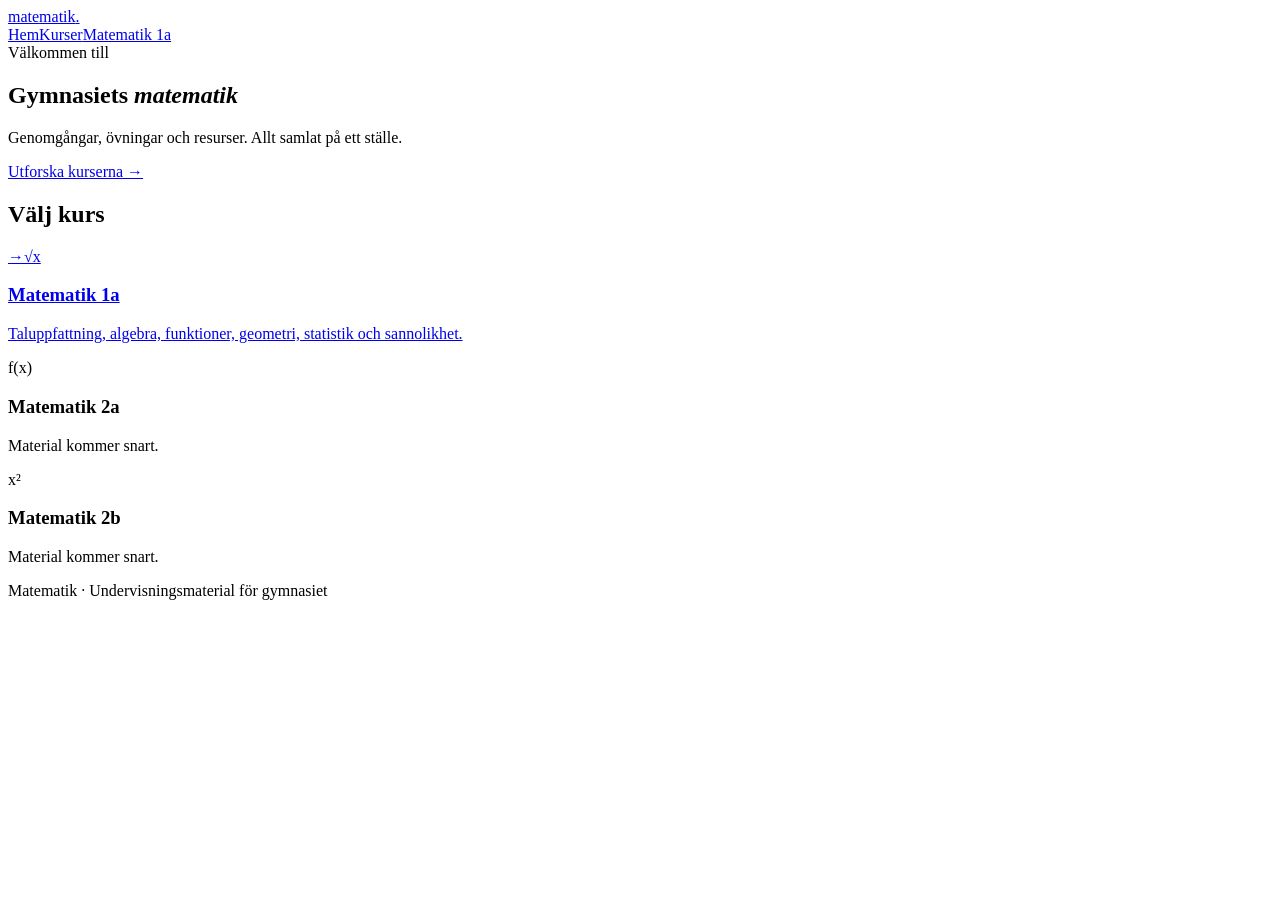
==== matematik-1a/index.html @ 18cfd139 "Rename index (1).html to matematik-1a/index.html" ====
<!doctype html><html lang="sv"><head><meta charset="utf-8"><meta name="viewport" content="width=device-width,initial-scale=1"><meta name="description" content="Genomgångar, övningar och resurser för gymnasiets matematik."><title>Matematik – Gymnasiets matematik</title><link rel="stylesheet" href="css/style.css"></head><body><header><div class="wrap nav"><a class="logo" href="index.html" aria-label="Matematik, startsida">mate<span class="gold">matik</span>.</a><nav class="links" aria-label="Huvudmeny"><a href="index.html" aria-current="page">Hem</a><a href="#kurser">Kurser</a><a href="matematik-1a/index.html">Matematik 1a</a></nav></div></header><section class="hero"><div class="wrap"><div class="eyebrow">Välkommen till</div><h1>Gymnasiets <em>matematik</em></h1><p>Genomgångar, övningar och resurser. Allt samlat på ett ställe.</p><a class="button" href="#kurser">Utforska kurserna →</a></div></section><main class="wrap" id="kurser"><h2>Välj kurs</h2><div class="grid"><a class="card mint" href="matematik-1a/index.html"><span class="arrow">→</span><span class="symbol">√x</span><h3>Matematik 1a</h3><p>Taluppfattning, algebra, funktioner, geometri, statistik och sannolikhet.</p></a><div class="card blue"><span class="symbol">f(x)</span><h3>Matematik 2a</h3><p>Material kommer snart.</p></div><div class="card rose"><span class="symbol">x²</span><h3>Matematik 2b</h3><p>Material kommer snart.</p></div></div></main><footer><div class="wrap">Matematik · Undervisningsmaterial för gymnasiet</div></footer></body></html>
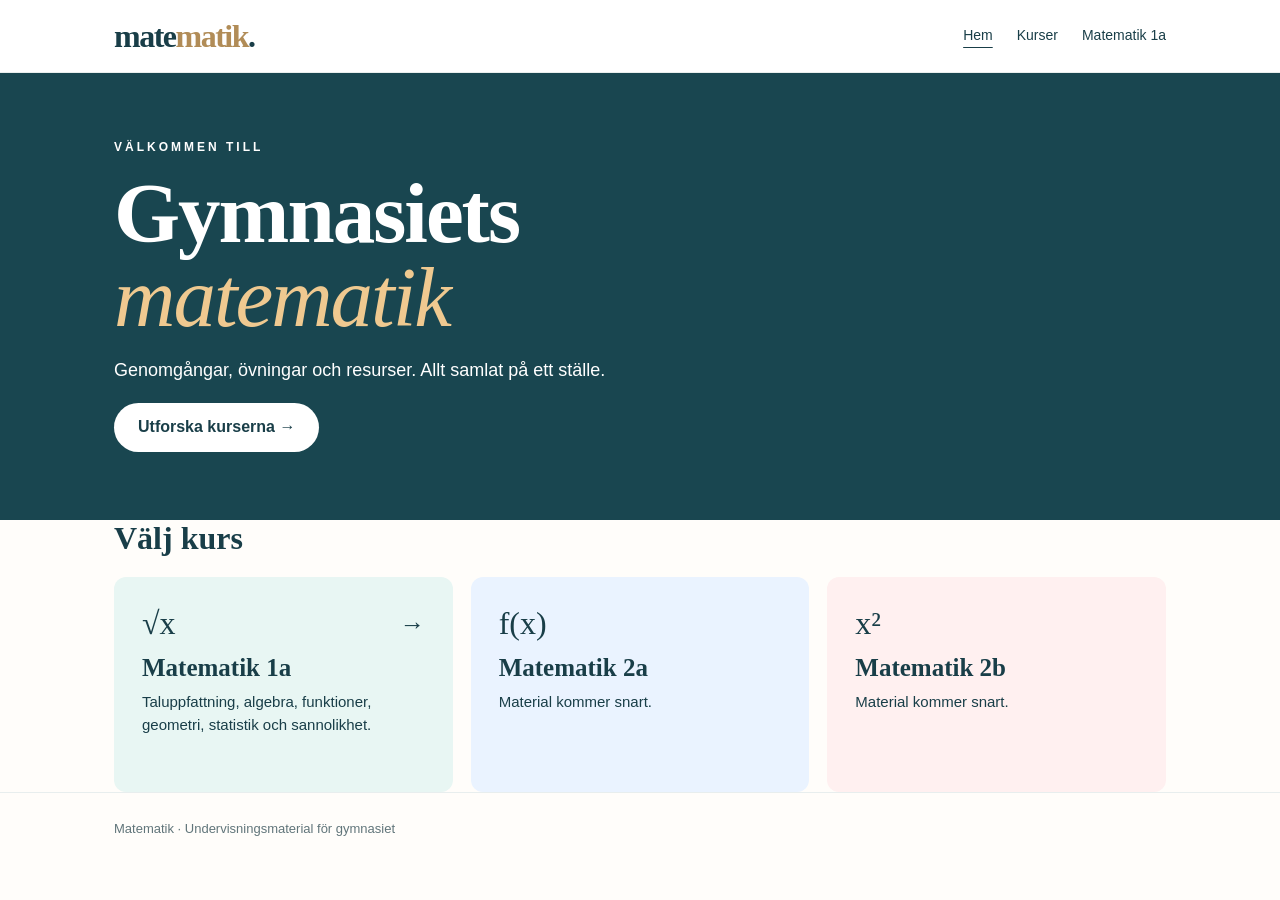
==== commit 5e2fb2cc: "Update index.html" ====
--- a/matematik-1a/index.html
+++ b/matematik-1a/index.html
@@ -1 +1 @@
-<!doctype html><html lang="sv"><head><meta charset="utf-8"><meta name="viewport" content="width=device-width,initial-scale=1"><meta name="description" content="Genomgångar, övningar och resurser för gymnasiets matematik."><title>Matematik – Gymnasiets matematik</title><link rel="stylesheet" href="css/style.css"></head><body><header><div class="wrap nav"><a class="logo" href="index.html" aria-label="Matematik, startsida">mate<span class="gold">matik</span>.</a><nav class="links" aria-label="Huvudmeny"><a href="index.html" aria-current="page">Hem</a><a href="#kurser">Kurser</a><a href="matematik-1a/index.html">Matematik 1a</a></nav></div></header><section class="hero"><div class="wrap"><div class="eyebrow">Välkommen till</div><h1>Gymnasiets <em>matematik</em></h1><p>Genomgångar, övningar och resurser. Allt samlat på ett ställe.</p><a class="button" href="#kurser">Utforska kurserna →</a></div></section><main class="wrap" id="kurser"><h2>Välj kurs</h2><div class="grid"><a class="card mint" href="matematik-1a/index.html"><span class="arrow">→</span><span class="symbol">√x</span><h3>Matematik 1a</h3><p>Taluppfattning, algebra, funktioner, geometri, statistik och sannolikhet.</p></a><div class="card blue"><span class="symbol">f(x)</span><h3>Matematik 2a</h3><p>Material kommer snart.</p></div><div class="card rose"><span class="symbol">x²</span><h3>Matematik 2b</h3><p>Material kommer snart.</p></div></div></main><footer><div class="wrap">Matematik · Undervisningsmaterial för gymnasiet</div></footer></body></html>
+<!doctype html><html lang="sv"><head><meta charset="utf-8"><meta name="viewport" content="width=device-width,initial-scale=1"><meta name="description" content="Genomgångar, övningar och resurser för gymnasiets matematik."><title>Matematik – Gymnasiets matematik</title><link rel="stylesheet" href="../css/style.css"></head><body><header><div class="wrap nav"><a class="logo" href="index.html" aria-label="Matematik, startsida">mate<span class="gold">matik</span>.</a><nav class="links" aria-label="Huvudmeny"><a href="index.html" aria-current="page">Hem</a><a href="#kurser">Kurser</a><a href="matematik-1a/index.html">Matematik 1a</a></nav></div></header><section class="hero"><div class="wrap"><div class="eyebrow">Välkommen till</div><h1>Gymnasiets <em>matematik</em></h1><p>Genomgångar, övningar och resurser. Allt samlat på ett ställe.</p><a class="button" href="#kurser">Utforska kurserna →</a></div></section><main class="wrap" id="kurser"><h2>Välj kurs</h2><div class="grid"><a class="card mint" href="matematik-1a/index.html"><span class="arrow">→</span><span class="symbol">√x</span><h3>Matematik 1a</h3><p>Taluppfattning, algebra, funktioner, geometri, statistik och sannolikhet.</p></a><div class="card blue"><span class="symbol">f(x)</span><h3>Matematik 2a</h3><p>Material kommer snart.</p></div><div class="card rose"><span class="symbol">x²</span><h3>Matematik 2b</h3><p>Material kommer snart.</p></div></div></main><footer><div class="wrap">Matematik · Undervisningsmaterial för gymnasiet</div></footer></body></html>
--- a/css/style.css
+++ b/css/style.css
@@ -0,0 +1 @@
+:root{--teal:#194650;--gold:#efc990;--ink:#193e48;--paper:#fffdfa}*{box-sizing:border-box}body{margin:0;background:var(--paper);color:var(--ink);font-family:Arial,Helvetica,sans-serif;line-height:1.55}a{color:inherit}header{background:#fff;border-bottom:1px solid #e9eeed}.wrap{max-width:1100px;margin:auto;padding:0 24px}.nav{min-height:72px;display:flex;align-items:center;justify-content:space-between;gap:20px}.logo{font:bold 32px Georgia,serif;text-decoration:none;letter-spacing:-1.5px}.logo .gold{color:#b18c57}.links{display:flex;gap:24px;flex-wrap:wrap}.links a{text-decoration:none;font-size:14px}.links a:hover,.links a[aria-current]{text-decoration:underline;text-underline-offset:7px}.hero{background:var(--teal);color:white;padding:65px 0 68px}.eyebrow{text-transform:uppercase;letter-spacing:3px;font-size:12px;font-weight:bold}.hero h1{font:bold clamp(48px,7vw,85px)/.99 Georgia,serif;letter-spacing:-2px;margin:14px 0}.hero h1 em{color:var(--gold);display:block;font-weight:normal}.hero p{font-size:18px;margin:18px 0}.button{display:inline-block;background:white;color:var(--ink);border-radius:50px;padding:12px 24px;text-decoration:none;font-weight:bold}.button:hover{background:#e9f4f2}main{padding:38px 0 75px}h2{font:bold 32px Georgia,serif;margin:0 0 20px}h3{font:bold 25px Georgia,serif;margin:12px 0 8px}.grid{display:grid;grid-template-columns:repeat(3,1fr);gap:18px}.card{border-radius:12px;padding:28px;min-height:215px;text-decoration:none;display:block;transition:transform .15s,box-shadow .15s}.card:hover{transform:translateY(-3px);box-shadow:0 8px 24px #193e481a}.mint{background:#e8f6f3}.blue{background:#eaf3ff}.rose{background:#fff0f0}.sand{background:#faf3e7}.lavender{background:#f0efff}.card .symbol{font:32px Georgia,serif}.card p{margin:0;font-size:15px}.card .arrow{float:right;font-size:25px}.breadcrumb{font-size:14px;margin-bottom:20px}.intro{max-width:720px;margin:0 0 28px}.section{margin-top:38px}footer{border-top:1px solid #e8eeee;padding:26px 0;font-size:13px;color:#61757a}@media(max-width:700px){.nav{align-items:flex-start;flex-direction:column;padding-top:15px;padding-bottom:17px;gap:10px}.links{gap:15px}.hero{padding:45px 0}.grid{grid-template-columns:1fr}.card{min-height:150px}.hero p{font-size:16px}}
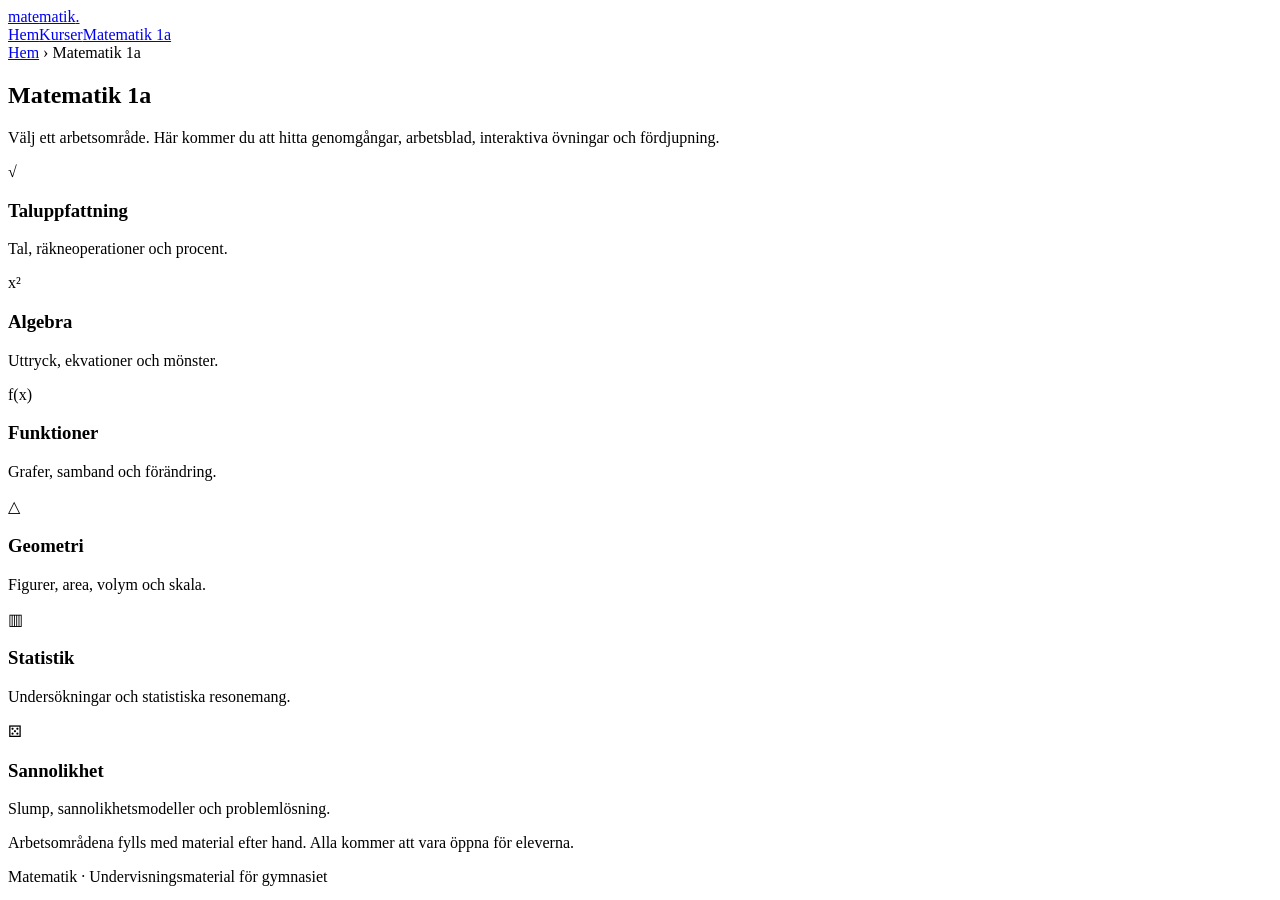
==== commit 05ed967b: "Rename index.html to matematik-1a/index.html" ====
--- a/matematik-1a/index.html
+++ b/matematik-1a/index.html
@@ -1 +1 @@
-<!doctype html><html lang="sv"><head><meta charset="utf-8"><meta name="viewport" content="width=device-width,initial-scale=1"><meta name="description" content="Genomgångar, övningar och resurser för gymnasiets matematik."><title>Matematik – Gymnasiets matematik</title><link rel="stylesheet" href="../css/style.css"></head><body><header><div class="wrap nav"><a class="logo" href="index.html" aria-label="Matematik, startsida">mate<span class="gold">matik</span>.</a><nav class="links" aria-label="Huvudmeny"><a href="index.html" aria-current="page">Hem</a><a href="#kurser">Kurser</a><a href="matematik-1a/index.html">Matematik 1a</a></nav></div></header><section class="hero"><div class="wrap"><div class="eyebrow">Välkommen till</div><h1>Gymnasiets <em>matematik</em></h1><p>Genomgångar, övningar och resurser. Allt samlat på ett ställe.</p><a class="button" href="#kurser">Utforska kurserna →</a></div></section><main class="wrap" id="kurser"><h2>Välj kurs</h2><div class="grid"><a class="card mint" href="matematik-1a/index.html"><span class="arrow">→</span><span class="symbol">√x</span><h3>Matematik 1a</h3><p>Taluppfattning, algebra, funktioner, geometri, statistik och sannolikhet.</p></a><div class="card blue"><span class="symbol">f(x)</span><h3>Matematik 2a</h3><p>Material kommer snart.</p></div><div class="card rose"><span class="symbol">x²</span><h3>Matematik 2b</h3><p>Material kommer snart.</p></div></div></main><footer><div class="wrap">Matematik · Undervisningsmaterial för gymnasiet</div></footer></body></html>
+<!doctype html><html lang="sv"><head><meta charset="utf-8"><meta name="viewport" content="width=device-width,initial-scale=1"><meta name="description" content="Arbetsområden i Matematik 1a."><title>Matematik 1a – Matematik</title><link rel="stylesheet" href="../css/style.css"></head><body><header><div class="wrap nav"><a class="logo" href="../index.html" aria-label="Matematik, startsida">mate<span class="gold">matik</span>.</a><nav class="links" aria-label="Huvudmeny"><a href="../index.html">Hem</a><a href="../index.html#kurser">Kurser</a><a href="index.html" aria-current="page">Matematik 1a</a></nav></div></header><main class="wrap"><div class="breadcrumb"><a href="../index.html">Hem</a> › Matematik 1a</div><h2>Matematik 1a</h2><p class="intro">Välj ett arbetsområde. Här kommer du att hitta genomgångar, arbetsblad, interaktiva övningar och fördjupning.</p><div class="grid"><div class="card mint"><span class="symbol">√</span><h3>Taluppfattning</h3><p>Tal, räkneoperationer och procent.</p></div><div class="card blue"><span class="symbol">x²</span><h3>Algebra</h3><p>Uttryck, ekvationer och mönster.</p></div><div class="card rose"><span class="symbol">f(x)</span><h3>Funktioner</h3><p>Grafer, samband och förändring.</p></div><div class="card sand"><span class="symbol">△</span><h3>Geometri</h3><p>Figurer, area, volym och skala.</p></div><div class="card lavender"><span class="symbol">▥</span><h3>Statistik</h3><p>Undersökningar och statistiska resonemang.</p></div><div class="card mint"><span class="symbol">⚄</span><h3>Sannolikhet</h3><p>Slump, sannolikhetsmodeller och problemlösning.</p></div></div><p class="section">Arbetsområdena fylls med material efter hand. Alla kommer att vara öppna för eleverna.</p></main><footer><div class="wrap">Matematik · Undervisningsmaterial för gymnasiet</div></footer></body></html>
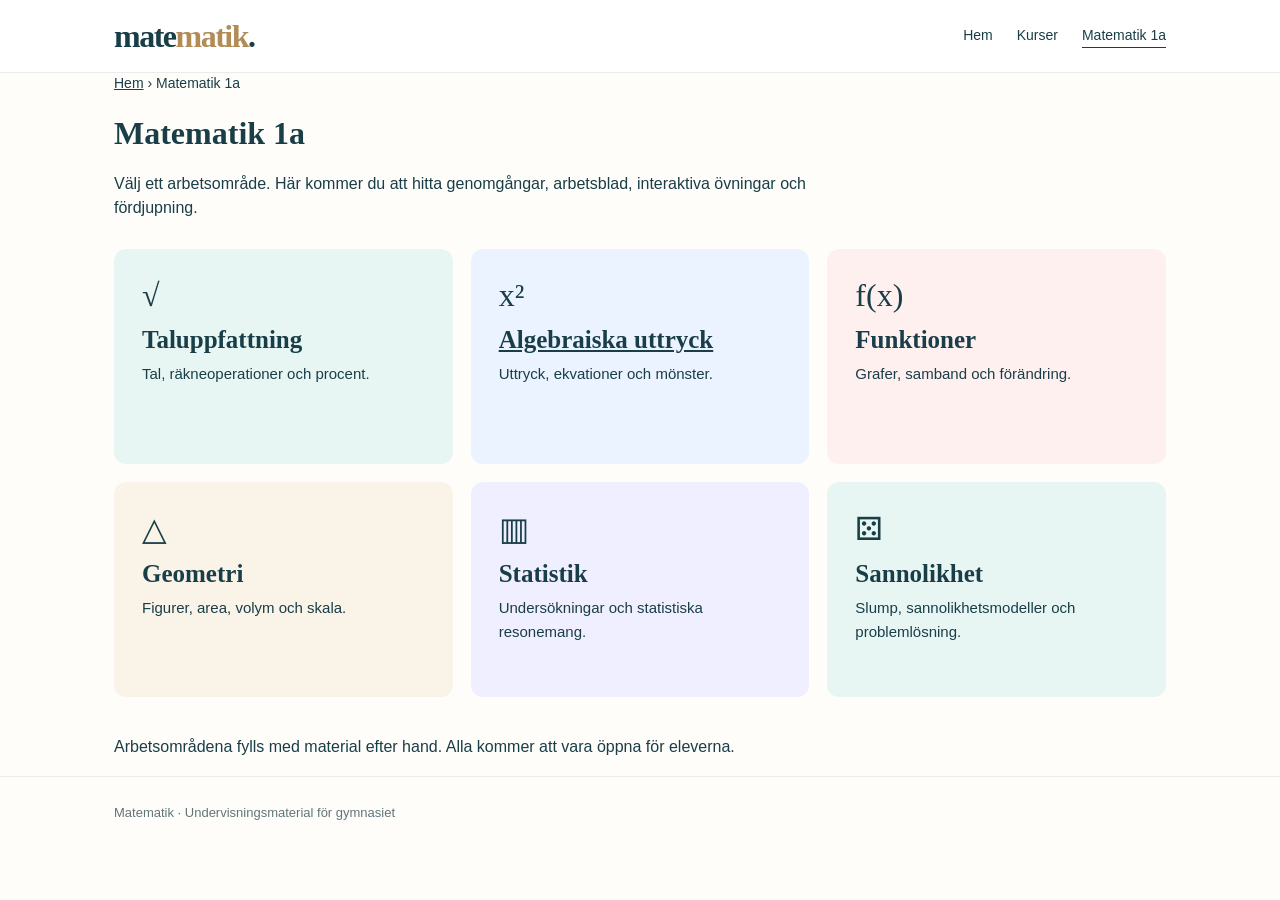
==== commit 95360e0b: "Update index.html" ====
--- a/matematik-1a/index.html
+++ b/matematik-1a/index.html
@@ -1 +1,3 @@
-<!doctype html><html lang="sv"><head><meta charset="utf-8"><meta name="viewport" content="width=device-width,initial-scale=1"><meta name="description" content="Arbetsområden i Matematik 1a."><title>Matematik 1a – Matematik</title><link rel="stylesheet" href="../css/style.css"></head><body><header><div class="wrap nav"><a class="logo" href="../index.html" aria-label="Matematik, startsida">mate<span class="gold">matik</span>.</a><nav class="links" aria-label="Huvudmeny"><a href="../index.html">Hem</a><a href="../index.html#kurser">Kurser</a><a href="index.html" aria-current="page">Matematik 1a</a></nav></div></header><main class="wrap"><div class="breadcrumb"><a href="../index.html">Hem</a> › Matematik 1a</div><h2>Matematik 1a</h2><p class="intro">Välj ett arbetsområde. Här kommer du att hitta genomgångar, arbetsblad, interaktiva övningar och fördjupning.</p><div class="grid"><div class="card mint"><span class="symbol">√</span><h3>Taluppfattning</h3><p>Tal, räkneoperationer och procent.</p></div><div class="card blue"><span class="symbol">x²</span><h3>Algebra</h3><p>Uttryck, ekvationer och mönster.</p></div><div class="card rose"><span class="symbol">f(x)</span><h3>Funktioner</h3><p>Grafer, samband och förändring.</p></div><div class="card sand"><span class="symbol">△</span><h3>Geometri</h3><p>Figurer, area, volym och skala.</p></div><div class="card lavender"><span class="symbol">▥</span><h3>Statistik</h3><p>Undersökningar och statistiska resonemang.</p></div><div class="card mint"><span class="symbol">⚄</span><h3>Sannolikhet</h3><p>Slump, sannolikhetsmodeller och problemlösning.</p></div></div><p class="section">Arbetsområdena fylls med material efter hand. Alla kommer att vara öppna för eleverna.</p></main><footer><div class="wrap">Matematik · Undervisningsmaterial för gymnasiet</div></footer></body></html>
+<!doctype html><html lang="sv"><head><meta charset="utf-8"><meta name="viewport" content="width=device-width,initial-scale=1"><meta name="description" content="Arbetsområden i Matematik 1a."><title>Matematik 1a – Matematik</title><link rel="stylesheet" href="../css/style.css"></head><body><header><div class="wrap nav"><a class="logo" href="../index.html" aria-label="Matematik, startsida">mate<span class="gold">matik</span>.</a><nav class="links" aria-label="Huvudmeny"><a href="../index.html">Hem</a><a href="../index.html#kurser">Kurser</a><a href="index.html" aria-current="page">Matematik 1a</a></nav></div></header><main class="wrap"><div class="breadcrumb"><a href="../index.html">Hem</a> › Matematik 1a</div><h2>Matematik 1a</h2><p class="intro">Välj ett arbetsområde. Här kommer du att hitta genomgångar, arbetsblad, interaktiva övningar och fördjupning.</p><div class="grid"><div class="card mint"><span class="symbol">√</span><h3>Taluppfattning</h3><p>Tal, räkneoperationer och procent.</p></div><div class="card blue"><span class="symbol">x²</span><h3><a href="../algebra/algebraiska-uttryck.html">
+  Algebraiska uttryck
+</a></h3><p>Uttryck, ekvationer och mönster.</p></div><div class="card rose"><span class="symbol">f(x)</span><h3>Funktioner</h3><p>Grafer, samband och förändring.</p></div><div class="card sand"><span class="symbol">△</span><h3>Geometri</h3><p>Figurer, area, volym och skala.</p></div><div class="card lavender"><span class="symbol">▥</span><h3>Statistik</h3><p>Undersökningar och statistiska resonemang.</p></div><div class="card mint"><span class="symbol">⚄</span><h3>Sannolikhet</h3><p>Slump, sannolikhetsmodeller och problemlösning.</p></div></div><p class="section">Arbetsområdena fylls med material efter hand. Alla kommer att vara öppna för eleverna.</p></main><footer><div class="wrap">Matematik · Undervisningsmaterial för gymnasiet</div></footer></body></html>
--- a/css/style.css
+++ b/css/style.css
@@ -0,0 +1 @@
+:root{--teal:#194650;--gold:#efc990;--ink:#193e48;--paper:#fffdfa}*{box-sizing:border-box}body{margin:0;background:var(--paper);color:var(--ink);font-family:Arial,Helvetica,sans-serif;line-height:1.55}a{color:inherit}header{background:#fff;border-bottom:1px solid #e9eeed}.wrap{max-width:1100px;margin:auto;padding:0 24px}.nav{min-height:72px;display:flex;align-items:center;justify-content:space-between;gap:20px}.logo{font:bold 32px Georgia,serif;text-decoration:none;letter-spacing:-1.5px}.logo .gold{color:#b18c57}.links{display:flex;gap:24px;flex-wrap:wrap}.links a{text-decoration:none;font-size:14px}.links a:hover,.links a[aria-current]{text-decoration:underline;text-underline-offset:7px}.hero{background:var(--teal);color:white;padding:65px 0 68px}.eyebrow{text-transform:uppercase;letter-spacing:3px;font-size:12px;font-weight:bold}.hero h1{font:bold clamp(48px,7vw,85px)/.99 Georgia,serif;letter-spacing:-2px;margin:14px 0}.hero h1 em{color:var(--gold);display:block;font-weight:normal}.hero p{font-size:18px;margin:18px 0}.button{display:inline-block;background:white;color:var(--ink);border-radius:50px;padding:12px 24px;text-decoration:none;font-weight:bold}.button:hover{background:#e9f4f2}main{padding:38px 0 75px}h2{font:bold 32px Georgia,serif;margin:0 0 20px}h3{font:bold 25px Georgia,serif;margin:12px 0 8px}.grid{display:grid;grid-template-columns:repeat(3,1fr);gap:18px}.card{border-radius:12px;padding:28px;min-height:215px;text-decoration:none;display:block;transition:transform .15s,box-shadow .15s}.card:hover{transform:translateY(-3px);box-shadow:0 8px 24px #193e481a}.mint{background:#e8f6f3}.blue{background:#eaf3ff}.rose{background:#fff0f0}.sand{background:#faf3e7}.lavender{background:#f0efff}.card .symbol{font:32px Georgia,serif}.card p{margin:0;font-size:15px}.card .arrow{float:right;font-size:25px}.breadcrumb{font-size:14px;margin-bottom:20px}.intro{max-width:720px;margin:0 0 28px}.section{margin-top:38px}footer{border-top:1px solid #e8eeee;padding:26px 0;font-size:13px;color:#61757a}@media(max-width:700px){.nav{align-items:flex-start;flex-direction:column;padding-top:15px;padding-bottom:17px;gap:10px}.links{gap:15px}.hero{padding:45px 0}.grid{grid-template-columns:1fr}.card{min-height:150px}.hero p{font-size:16px}}
